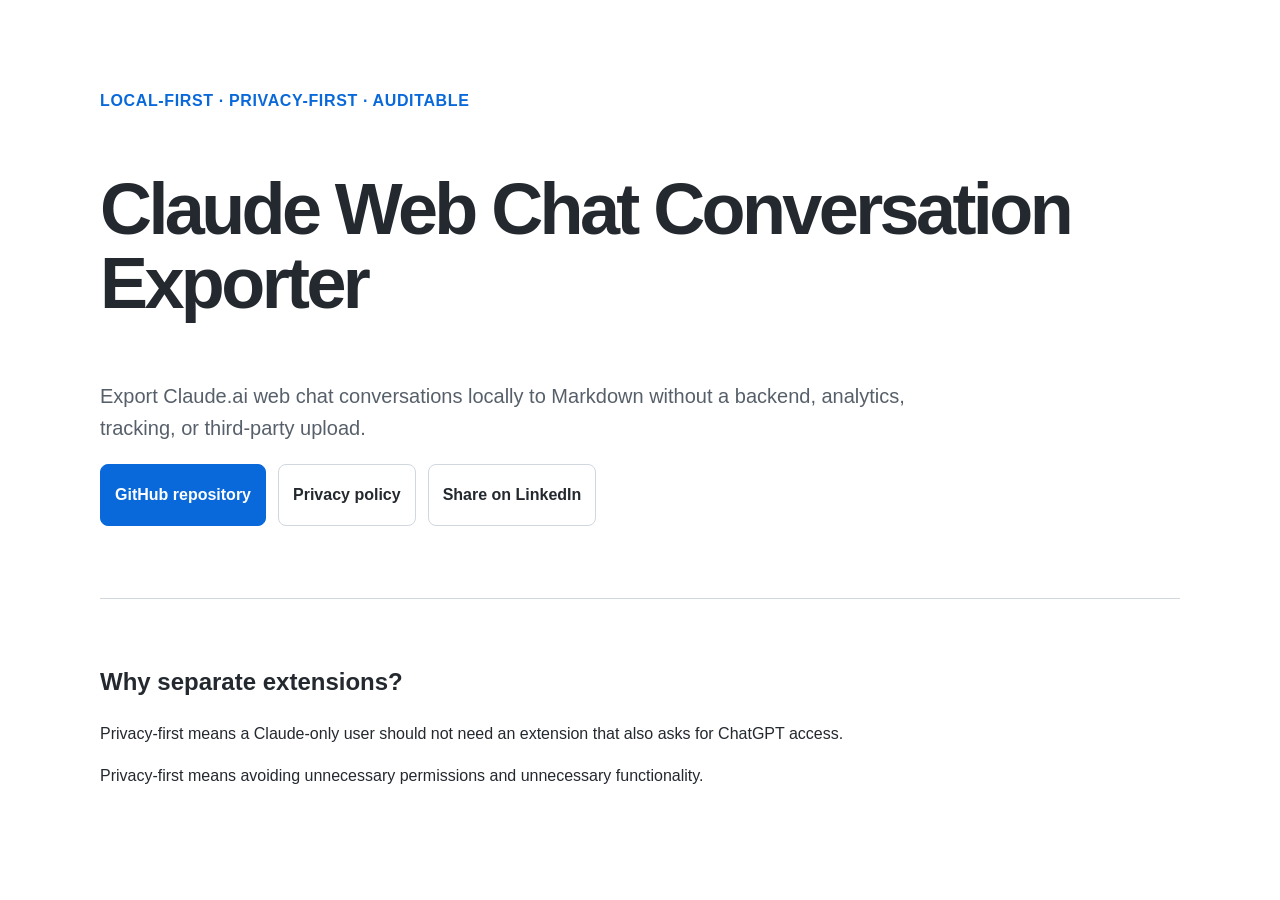
==== docs/index.html @ 9c8d31fa "feat: initial Chrome extension release" ====
<!doctype html><html lang="en"><head><meta charset="utf-8"><meta name="viewport" content="width=device-width, initial-scale=1"><title>Claude Web Chat Conversation Exporter</title><meta name="description" content="Export Claude.ai web chat conversations locally to Markdown without a backend, analytics, tracking, or third-party upload."><link rel="stylesheet" href="assets/css/site.css"></head><body><main class="container"><section class="hero"><p class="eyebrow">Local-first &middot; Privacy-first &middot; Auditable</p><h1>Claude Web Chat Conversation Exporter</h1><p class="lead">Export Claude.ai web chat conversations locally to Markdown without a backend, analytics, tracking, or third-party upload.</p><div class="cta-row"><a class="button primary" href="https://github.com/stack2030/claude-web-chat-conversation-exporter-chrome-extension">GitHub repository</a><a class="button" href="https://stack2030.github.io/claude-web-chat-conversation-exporter-chrome-extension/privacy.html">Privacy policy</a><a class="button" href="https://www.linkedin.com/sharing/share-offsite/?url=https://stack2030.github.io/claude-web-chat-conversation-exporter-chrome-extension/">Share on LinkedIn</a></div></section><section class="section"><h2>Why separate extensions?</h2><p>Privacy-first means a Claude-only user should not need an extension that also asks for ChatGPT access.</p><p>Privacy-first means avoiding unnecessary permissions and unnecessary functionality.</p></section></main></body></html>
---- docs/assets/css/site.css ----
body{margin:0;background:#fff;color:#24292f;font-family:-apple-system,BlinkMacSystemFont,"Segoe UI",Helvetica,Arial,sans-serif;line-height:1.6}.container{width:min(1080px,calc(100% - 32px));margin:0 auto}.hero{padding:72px 0}.eyebrow{color:#0969da;font-weight:700;text-transform:uppercase;letter-spacing:.04em}h1{font-size:clamp(38px,7vw,72px);line-height:1.02;letter-spacing:-.05em}.lead{max-width:820px;color:#57606a;font-size:20px}.section{padding:44px 0;border-top:1px solid #d0d7de}.cta-row{display:flex;gap:12px;flex-wrap:wrap}.button{display:inline-flex;min-height:42px;align-items:center;padding:9px 14px;border:1px solid #d0d7de;border-radius:8px;color:#24292f;text-decoration:none;font-weight:700}.button.primary{background:#0969da;border-color:#0969da;color:#fff}@media(prefers-color-scheme:dark){body{background:#0d1117;color:#e6edf3}.lead{color:#8b949e}.section{border-color:#30363d}.button{color:#e6edf3;border-color:#30363d}.eyebrow{color:#58a6ff}}
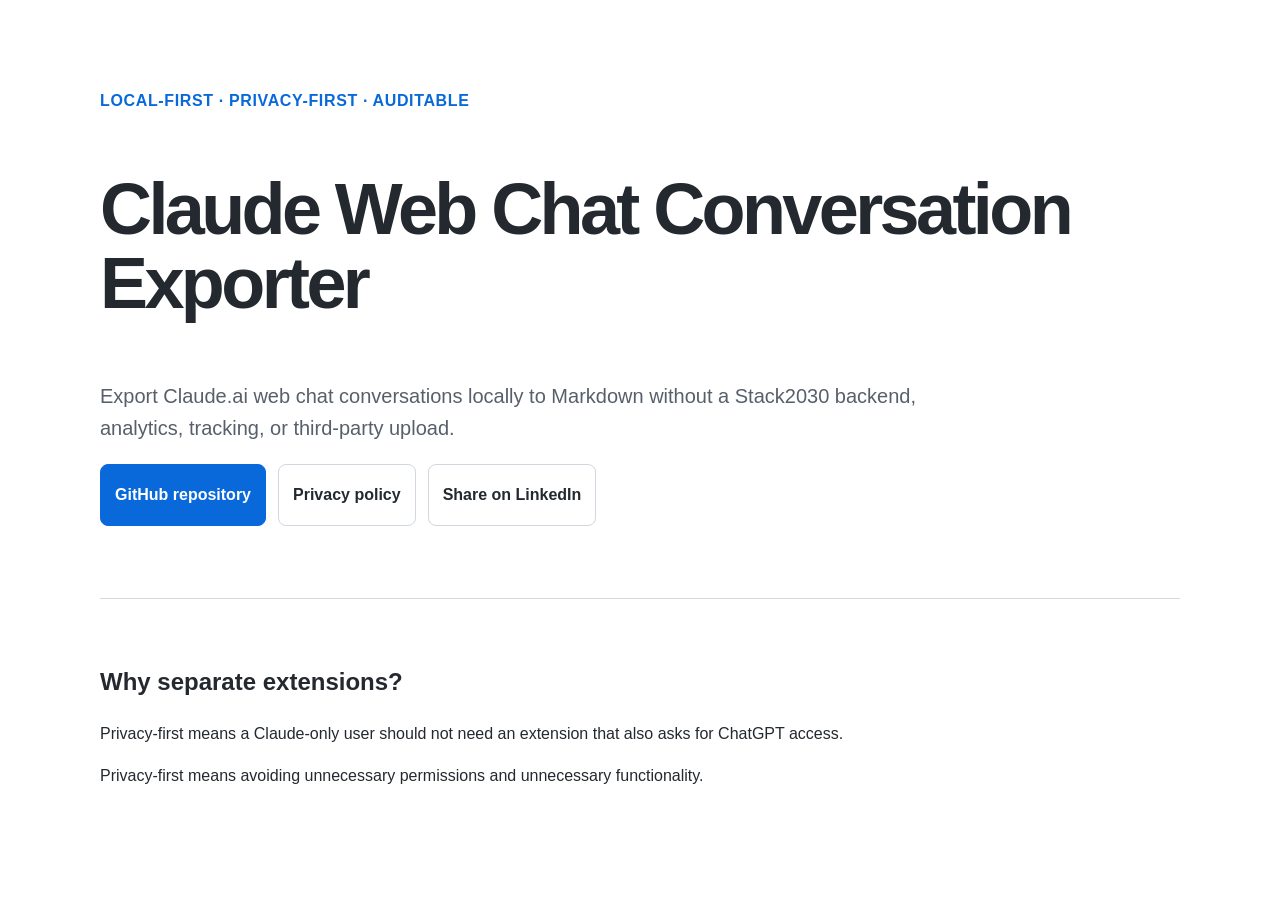
==== commit 030320e9: "docs: clarify no Stack2030 backend wording" ====
--- a/docs/index.html
+++ b/docs/index.html
@@ -1 +1,2 @@
-<!doctype html><html lang="en"><head><meta charset="utf-8"><meta name="viewport" content="width=device-width, initial-scale=1"><title>Claude Web Chat Conversation Exporter</title><meta name="description" content="Export Claude.ai web chat conversations locally to Markdown without a backend, analytics, tracking, or third-party upload."><link rel="stylesheet" href="assets/css/site.css"></head><body><main class="container"><section class="hero"><p class="eyebrow">Local-first &middot; Privacy-first &middot; Auditable</p><h1>Claude Web Chat Conversation Exporter</h1><p class="lead">Export Claude.ai web chat conversations locally to Markdown without a backend, analytics, tracking, or third-party upload.</p><div class="cta-row"><a class="button primary" href="https://github.com/stack2030/claude-web-chat-conversation-exporter-chrome-extension">GitHub repository</a><a class="button" href="https://stack2030.github.io/claude-web-chat-conversation-exporter-chrome-extension/privacy.html">Privacy policy</a><a class="button" href="https://www.linkedin.com/sharing/share-offsite/?url=https://stack2030.github.io/claude-web-chat-conversation-exporter-chrome-extension/">Share on LinkedIn</a></div></section><section class="section"><h2>Why separate extensions?</h2><p>Privacy-first means a Claude-only user should not need an extension that also asks for ChatGPT access.</p><p>Privacy-first means avoiding unnecessary permissions and unnecessary functionality.</p></section></main></body></html>
+<!doctype html><html lang="en"><head><meta charset="utf-8"><meta name="viewport" content="width=device-width, initial-scale=1"><title>Claude Web Chat Conversation Exporter</title><meta name="description" content="Export Claude.ai web chat conversations locally to Markdown without a Stack2030 backend, analytics, tracking, or third-party upload."><link rel="stylesheet" href="assets/css/site.css"></head><body><main class="container"><section class="hero"><p class="eyebrow">Local-first &middot; Privacy-first &middot; Auditable</p><h1>Claude Web Chat Conversation Exporter</h1><p class="lead">Export Claude.ai web chat conversations locally to Markdown without a Stack2030 backend, analytics, tracking, or third-party upload.</p><div class="cta-row"><a class="button primary" href="https://github.com/stack2030/claude-web-chat-conversation-exporter-chrome-extension">GitHub repository</a><a class="button" href="https://stack2030.github.io/claude-web-chat-conversation-exporter-chrome-extension/privacy.html">Privacy policy</a><a class="button" href="https://www.linkedin.com/sharing/share-offsite/?url=https://stack2030.github.io/claude-web-chat-conversation-exporter-chrome-extension/">Share on LinkedIn</a></div></section><section class="section"><h2>Why separate extensions?</h2><p>Privacy-first means a Claude-only user should not need an extension that also asks for ChatGPT access.</p><p>Privacy-first means avoiding unnecessary permissions and unnecessary functionality.</p></section></main></body></html>
+
--- a/docs/assets/css/site.css
+++ b/docs/assets/css/site.css
@@ -1 +1,2 @@
 body{margin:0;background:#fff;color:#24292f;font-family:-apple-system,BlinkMacSystemFont,"Segoe UI",Helvetica,Arial,sans-serif;line-height:1.6}.container{width:min(1080px,calc(100% - 32px));margin:0 auto}.hero{padding:72px 0}.eyebrow{color:#0969da;font-weight:700;text-transform:uppercase;letter-spacing:.04em}h1{font-size:clamp(38px,7vw,72px);line-height:1.02;letter-spacing:-.05em}.lead{max-width:820px;color:#57606a;font-size:20px}.section{padding:44px 0;border-top:1px solid #d0d7de}.cta-row{display:flex;gap:12px;flex-wrap:wrap}.button{display:inline-flex;min-height:42px;align-items:center;padding:9px 14px;border:1px solid #d0d7de;border-radius:8px;color:#24292f;text-decoration:none;font-weight:700}.button.primary{background:#0969da;border-color:#0969da;color:#fff}@media(prefers-color-scheme:dark){body{background:#0d1117;color:#e6edf3}.lead{color:#8b949e}.section{border-color:#30363d}.button{color:#e6edf3;border-color:#30363d}.eyebrow{color:#58a6ff}}
+
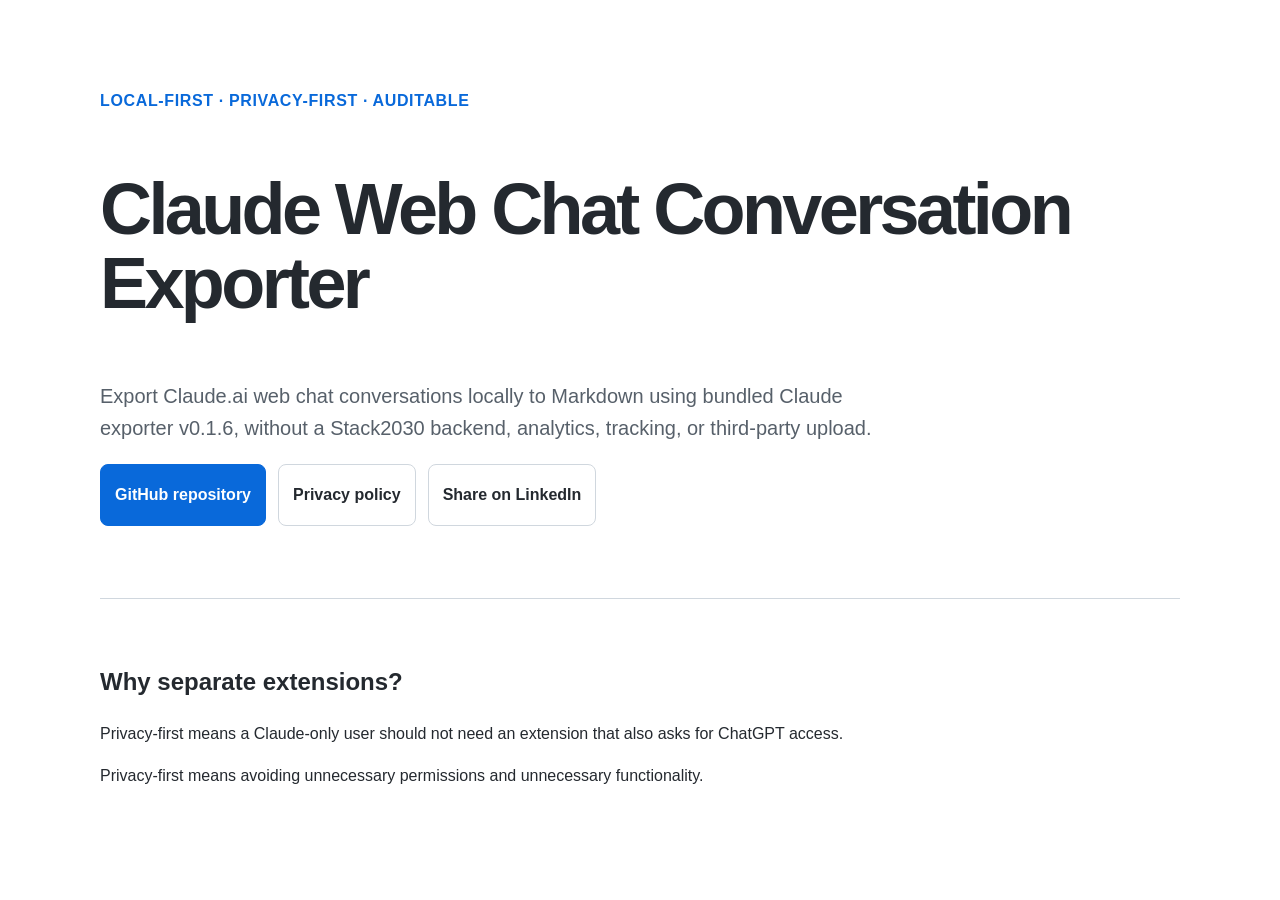
==== commit 9a10f734: "fix: update bundled Claude exporter to v0.1.6" ====
--- a/docs/index.html
+++ b/docs/index.html
@@ -1,2 +1,3 @@
-<!doctype html><html lang="en"><head><meta charset="utf-8"><meta name="viewport" content="width=device-width, initial-scale=1"><title>Claude Web Chat Conversation Exporter</title><meta name="description" content="Export Claude.ai web chat conversations locally to Markdown without a Stack2030 backend, analytics, tracking, or third-party upload."><link rel="stylesheet" href="assets/css/site.css"></head><body><main class="container"><section class="hero"><p class="eyebrow">Local-first &middot; Privacy-first &middot; Auditable</p><h1>Claude Web Chat Conversation Exporter</h1><p class="lead">Export Claude.ai web chat conversations locally to Markdown without a Stack2030 backend, analytics, tracking, or third-party upload.</p><div class="cta-row"><a class="button primary" href="https://github.com/stack2030/claude-web-chat-conversation-exporter-chrome-extension">GitHub repository</a><a class="button" href="https://stack2030.github.io/claude-web-chat-conversation-exporter-chrome-extension/privacy.html">Privacy policy</a><a class="button" href="https://www.linkedin.com/sharing/share-offsite/?url=https://stack2030.github.io/claude-web-chat-conversation-exporter-chrome-extension/">Share on LinkedIn</a></div></section><section class="section"><h2>Why separate extensions?</h2><p>Privacy-first means a Claude-only user should not need an extension that also asks for ChatGPT access.</p><p>Privacy-first means avoiding unnecessary permissions and unnecessary functionality.</p></section></main></body></html>
+<!doctype html><html lang="en"><head><meta charset="utf-8"><meta name="viewport" content="width=device-width, initial-scale=1"><title>Claude Web Chat Conversation Exporter</title><meta name="description" content="Export Claude.ai web chat conversations locally to Markdown using bundled Claude exporter v0.1.6, without a Stack2030 backend, analytics, tracking, or third-party upload."><link rel="stylesheet" href="assets/css/site.css"></head><body><main class="container"><section class="hero"><p class="eyebrow">Local-first &middot; Privacy-first &middot; Auditable</p><h1>Claude Web Chat Conversation Exporter</h1><p class="lead">Export Claude.ai web chat conversations locally to Markdown using bundled Claude exporter v0.1.6, without a Stack2030 backend, analytics, tracking, or third-party upload.</p><div class="cta-row"><a class="button primary" href="https://github.com/stack2030/claude-web-chat-conversation-exporter-chrome-extension">GitHub repository</a><a class="button" href="https://stack2030.github.io/claude-web-chat-conversation-exporter-chrome-extension/privacy.html">Privacy policy</a><a class="button" href="https://www.linkedin.com/sharing/share-offsite/?url=https://stack2030.github.io/claude-web-chat-conversation-exporter-chrome-extension/">Share on LinkedIn</a></div></section><section class="section"><h2>Why separate extensions?</h2><p>Privacy-first means a Claude-only user should not need an extension that also asks for ChatGPT access.</p><p>Privacy-first means avoiding unnecessary permissions and unnecessary functionality.</p></section></main></body></html>
 
+
--- a/docs/assets/css/site.css
+++ b/docs/assets/css/site.css
@@ -1,2 +1,3 @@
 body{margin:0;background:#fff;color:#24292f;font-family:-apple-system,BlinkMacSystemFont,"Segoe UI",Helvetica,Arial,sans-serif;line-height:1.6}.container{width:min(1080px,calc(100% - 32px));margin:0 auto}.hero{padding:72px 0}.eyebrow{color:#0969da;font-weight:700;text-transform:uppercase;letter-spacing:.04em}h1{font-size:clamp(38px,7vw,72px);line-height:1.02;letter-spacing:-.05em}.lead{max-width:820px;color:#57606a;font-size:20px}.section{padding:44px 0;border-top:1px solid #d0d7de}.cta-row{display:flex;gap:12px;flex-wrap:wrap}.button{display:inline-flex;min-height:42px;align-items:center;padding:9px 14px;border:1px solid #d0d7de;border-radius:8px;color:#24292f;text-decoration:none;font-weight:700}.button.primary{background:#0969da;border-color:#0969da;color:#fff}@media(prefers-color-scheme:dark){body{background:#0d1117;color:#e6edf3}.lead{color:#8b949e}.section{border-color:#30363d}.button{color:#e6edf3;border-color:#30363d}.eyebrow{color:#58a6ff}}
 
+
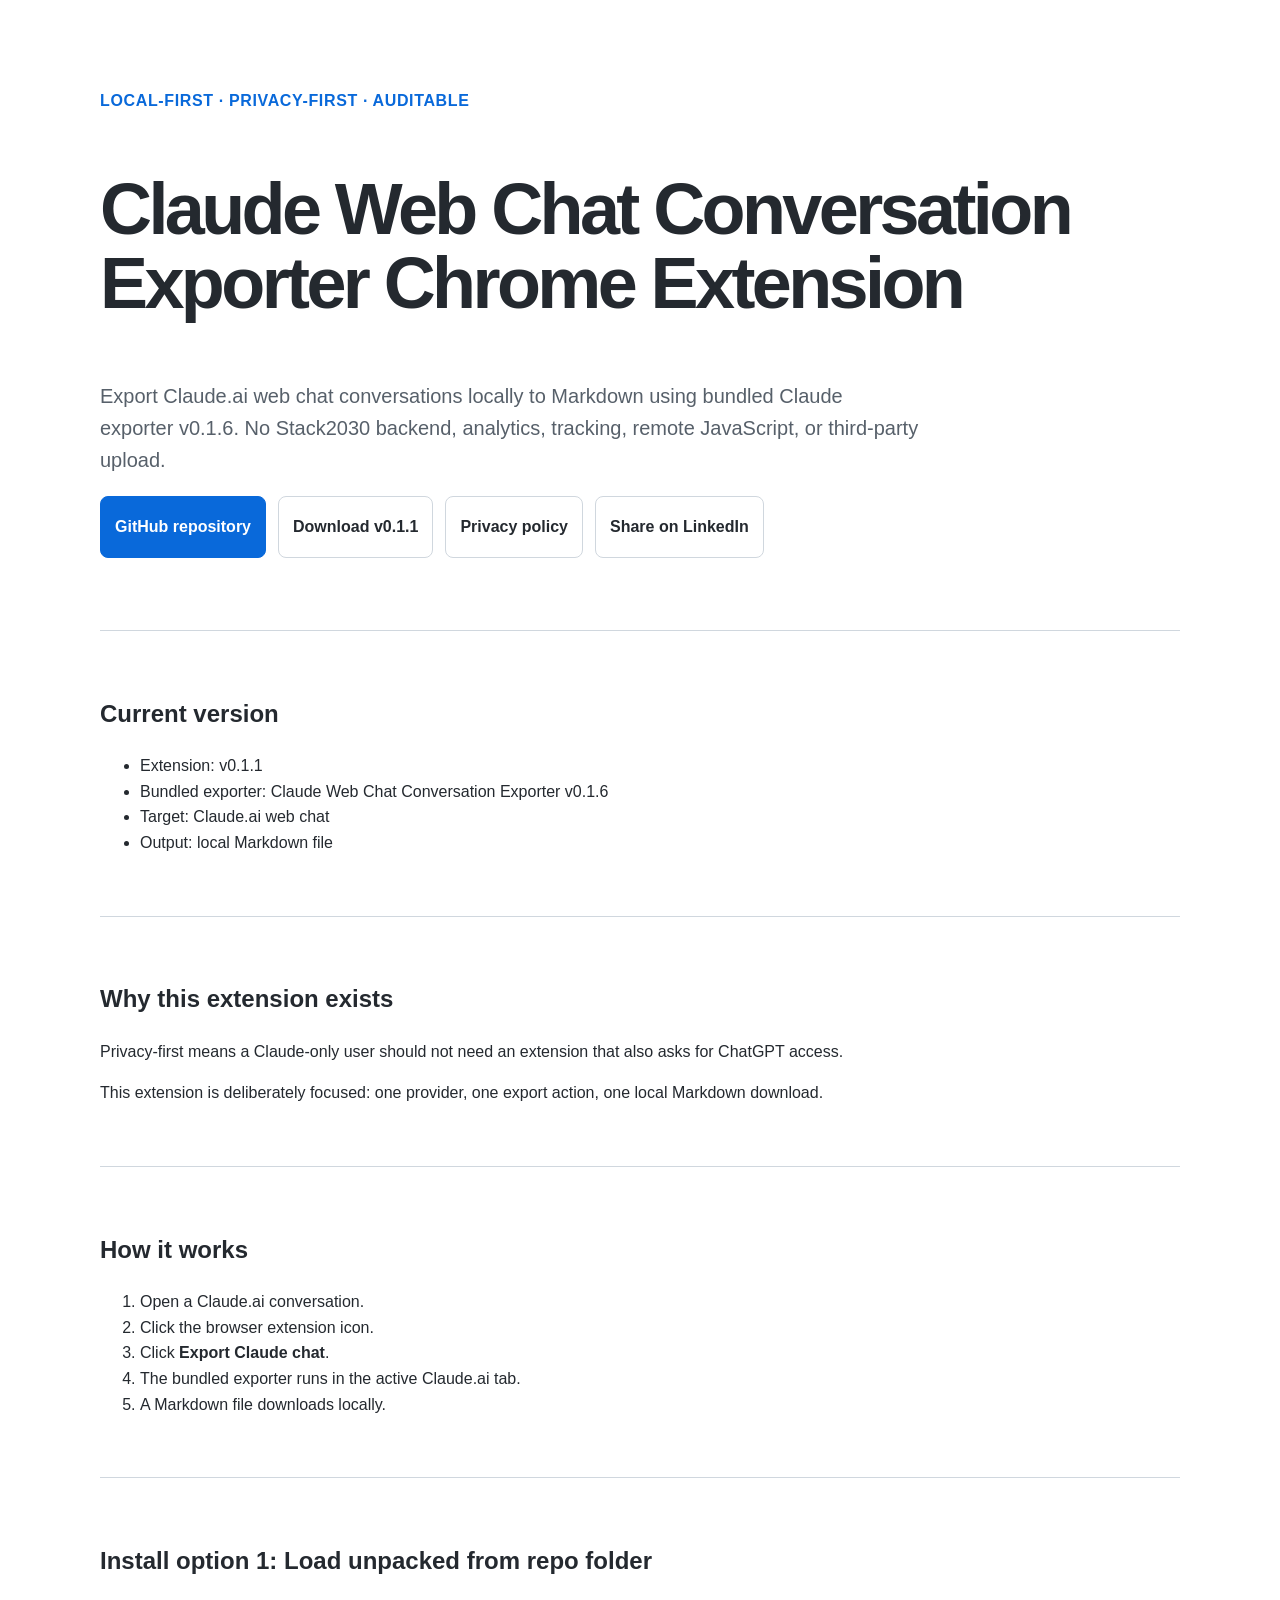
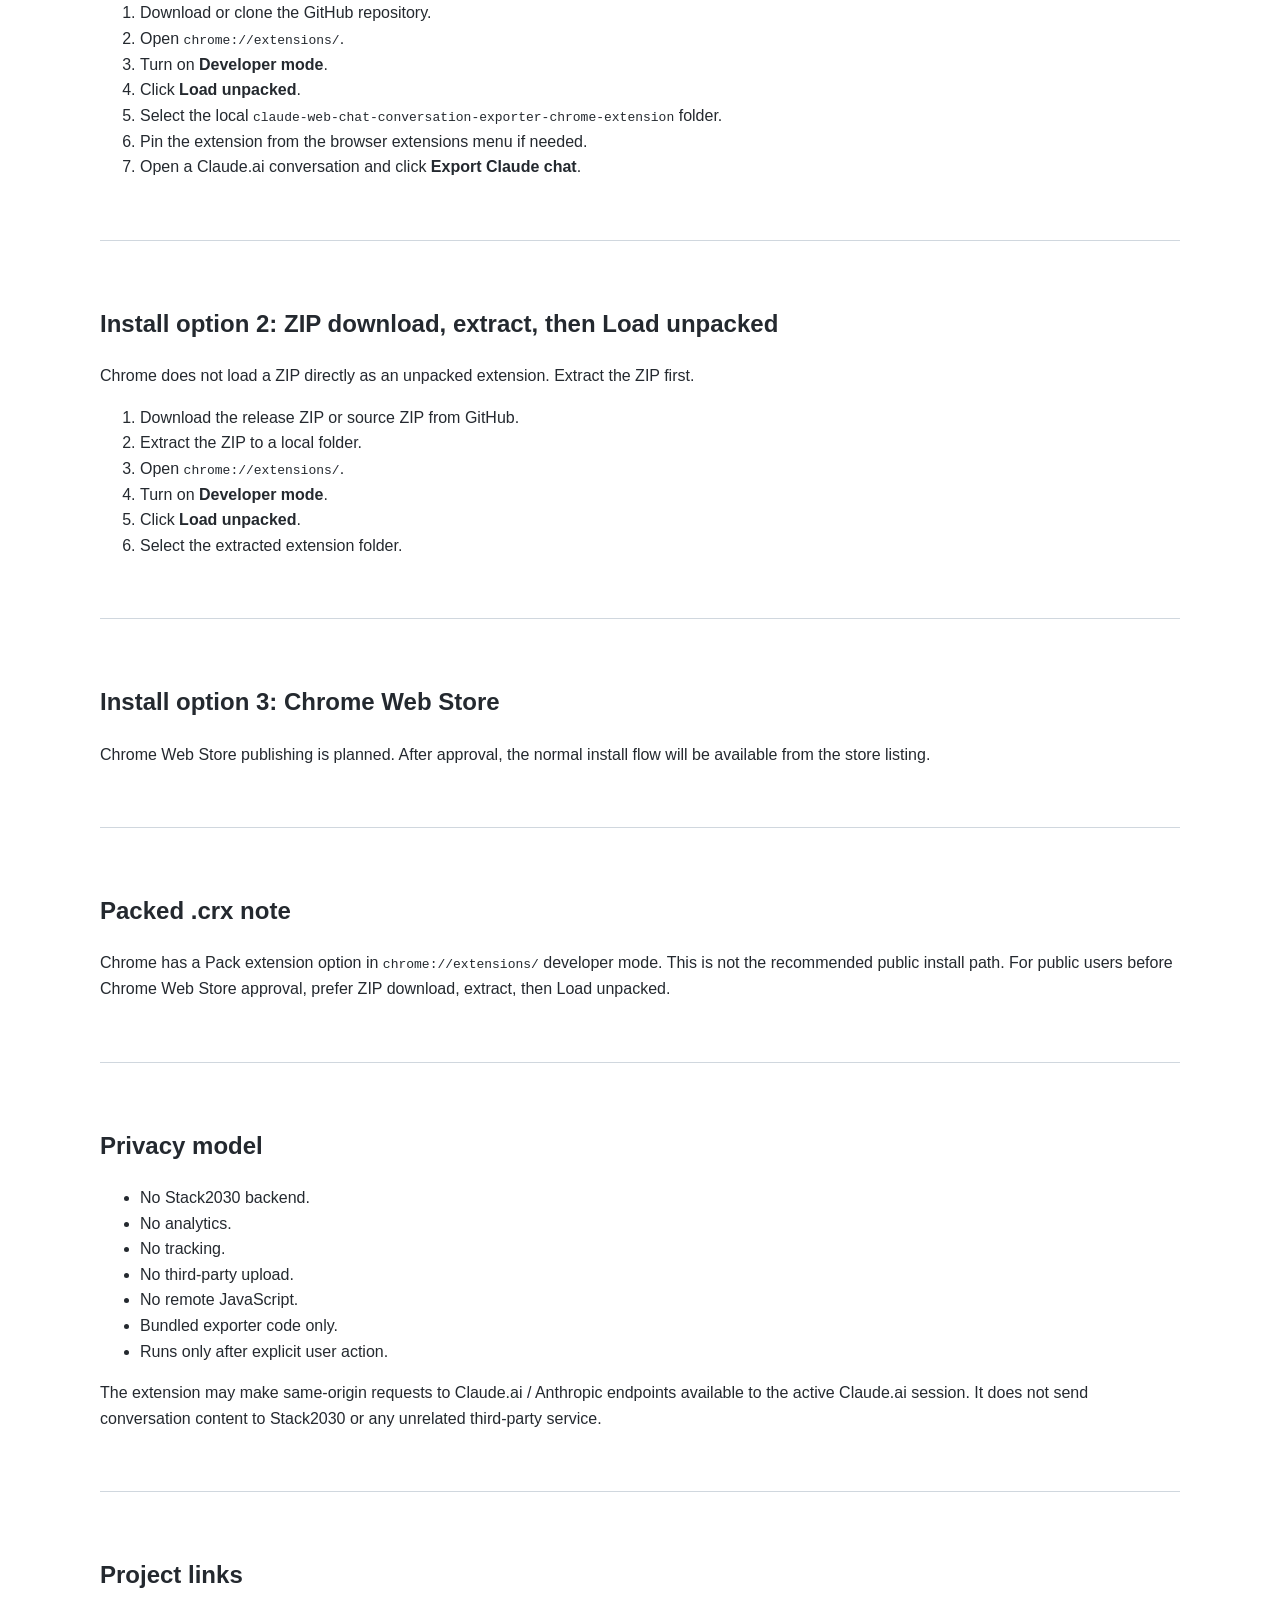
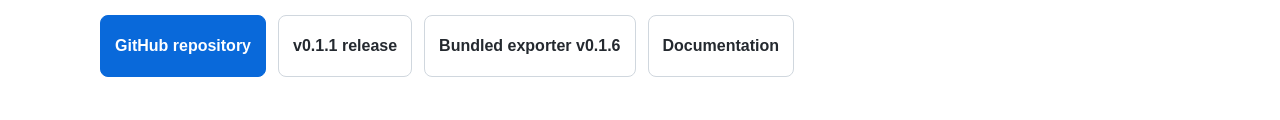
==== commit 6731ad91: "docs: add Claude extension install instructions" ====
--- a/docs/index.html
+++ b/docs/index.html
@@ -1,3 +1,152 @@
-<!doctype html><html lang="en"><head><meta charset="utf-8"><meta name="viewport" content="width=device-width, initial-scale=1"><title>Claude Web Chat Conversation Exporter</title><meta name="description" content="Export Claude.ai web chat conversations locally to Markdown using bundled Claude exporter v0.1.6, without a Stack2030 backend, analytics, tracking, or third-party upload."><link rel="stylesheet" href="assets/css/site.css"></head><body><main class="container"><section class="hero"><p class="eyebrow">Local-first &middot; Privacy-first &middot; Auditable</p><h1>Claude Web Chat Conversation Exporter</h1><p class="lead">Export Claude.ai web chat conversations locally to Markdown using bundled Claude exporter v0.1.6, without a Stack2030 backend, analytics, tracking, or third-party upload.</p><div class="cta-row"><a class="button primary" href="https://github.com/stack2030/claude-web-chat-conversation-exporter-chrome-extension">GitHub repository</a><a class="button" href="https://stack2030.github.io/claude-web-chat-conversation-exporter-chrome-extension/privacy.html">Privacy policy</a><a class="button" href="https://www.linkedin.com/sharing/share-offsite/?url=https://stack2030.github.io/claude-web-chat-conversation-exporter-chrome-extension/">Share on LinkedIn</a></div></section><section class="section"><h2>Why separate extensions?</h2><p>Privacy-first means a Claude-only user should not need an extension that also asks for ChatGPT access.</p><p>Privacy-first means avoiding unnecessary permissions and unnecessary functionality.</p></section></main></body></html>
+<!doctype html>
+<html lang="en">
+<head>
+  <meta charset="utf-8">
+  <meta name="viewport" content="width=device-width, initial-scale=1">
+  <title>Claude Web Chat Conversation Exporter Chrome Extension</title>
+  <meta name="description" content="Export Claude.ai web chat conversations locally to Markdown using bundled Claude exporter v0.1.6. No Stack2030 backend, analytics, tracking, or third-party upload.">
 
+  <meta property="og:site_name" content="Stack2030">
+  <meta property="og:title" content="Claude Web Chat Conversation Exporter Chrome Extension">
+  <meta property="og:description" content="Export Claude.ai web chat conversations locally to Markdown using bundled Claude exporter v0.1.6.">
+  <meta property="og:type" content="website">
+  <meta property="og:url" content="https://stack2030.github.io/claude-web-chat-conversation-exporter-chrome-extension/">
 
+  <link rel="stylesheet" href="assets/css/site.css">
+</head>
+
+<body>
+  <main class="container">
+    <section class="hero">
+      <p class="eyebrow">Local-first &middot; Privacy-first &middot; Auditable</p>
+
+      <h1>Claude Web Chat Conversation Exporter Chrome Extension</h1>
+
+      <p class="lead">
+        Export Claude.ai web chat conversations locally to Markdown using bundled Claude exporter v0.1.6.
+        No Stack2030 backend, analytics, tracking, remote JavaScript, or third-party upload.
+      </p>
+
+      <div class="cta-row">
+        <a class="button primary" href="https://github.com/stack2030/claude-web-chat-conversation-exporter-chrome-extension">GitHub repository</a>
+        <a class="button" href="https://github.com/stack2030/claude-web-chat-conversation-exporter-chrome-extension/releases/tag/v0.1.1">Download v0.1.1</a>
+        <a class="button" href="https://stack2030.github.io/claude-web-chat-conversation-exporter-chrome-extension/privacy.html">Privacy policy</a>
+        <a class="button" href="https://www.linkedin.com/sharing/share-offsite/?url=https%3A%2F%2Fstack2030.github.io%2Fclaude-web-chat-conversation-exporter-chrome-extension%2F" target="_blank" rel="noopener noreferrer">Share on LinkedIn</a>
+      </div>
+    </section>
+
+    <section class="section">
+      <h2>Current version</h2>
+
+      <ul>
+        <li>Extension: v0.1.1</li>
+        <li>Bundled exporter: Claude Web Chat Conversation Exporter v0.1.6</li>
+        <li>Target: Claude.ai web chat</li>
+        <li>Output: local Markdown file</li>
+      </ul>
+    </section>
+
+    <section class="section">
+      <h2>Why this extension exists</h2>
+
+      <p>
+        Privacy-first means a Claude-only user should not need an extension that also asks for ChatGPT access.
+      </p>
+
+      <p>
+        This extension is deliberately focused: one provider, one export action, one local Markdown download.
+      </p>
+    </section>
+
+    <section class="section">
+      <h2>How it works</h2>
+
+      <ol>
+        <li>Open a Claude.ai conversation.</li>
+        <li>Click the browser extension icon.</li>
+        <li>Click <strong>Export Claude chat</strong>.</li>
+        <li>The bundled exporter runs in the active Claude.ai tab.</li>
+        <li>A Markdown file downloads locally.</li>
+      </ol>
+    </section>
+
+    <section class="section">
+      <h2>Install option 1: Load unpacked from repo folder</h2>
+
+      <ol>
+        <li>Download or clone the GitHub repository.</li>
+        <li>Open <code>chrome://extensions/</code>.</li>
+        <li>Turn on <strong>Developer mode</strong>.</li>
+        <li>Click <strong>Load unpacked</strong>.</li>
+        <li>Select the local <code>claude-web-chat-conversation-exporter-chrome-extension</code> folder.</li>
+        <li>Pin the extension from the browser extensions menu if needed.</li>
+        <li>Open a Claude.ai conversation and click <strong>Export Claude chat</strong>.</li>
+      </ol>
+    </section>
+
+    <section class="section">
+      <h2>Install option 2: ZIP download, extract, then Load unpacked</h2>
+
+      <p>
+        Chrome does not load a ZIP directly as an unpacked extension. Extract the ZIP first.
+      </p>
+
+      <ol>
+        <li>Download the release ZIP or source ZIP from GitHub.</li>
+        <li>Extract the ZIP to a local folder.</li>
+        <li>Open <code>chrome://extensions/</code>.</li>
+        <li>Turn on <strong>Developer mode</strong>.</li>
+        <li>Click <strong>Load unpacked</strong>.</li>
+        <li>Select the extracted extension folder.</li>
+      </ol>
+    </section>
+
+    <section class="section">
+      <h2>Install option 3: Chrome Web Store</h2>
+
+      <p>
+        Chrome Web Store publishing is planned. After approval, the normal install flow will be available from the store listing.
+      </p>
+    </section>
+
+    <section class="section">
+      <h2>Packed .crx note</h2>
+
+      <p>
+        Chrome has a Pack extension option in <code>chrome://extensions/</code> developer mode. This is not the recommended public install path.
+        For public users before Chrome Web Store approval, prefer ZIP download, extract, then Load unpacked.
+      </p>
+    </section>
+
+    <section class="section">
+      <h2>Privacy model</h2>
+
+      <ul>
+        <li>No Stack2030 backend.</li>
+        <li>No analytics.</li>
+        <li>No tracking.</li>
+        <li>No third-party upload.</li>
+        <li>No remote JavaScript.</li>
+        <li>Bundled exporter code only.</li>
+        <li>Runs only after explicit user action.</li>
+      </ul>
+
+      <p>
+        The extension may make same-origin requests to Claude.ai / Anthropic endpoints available to the active Claude.ai session.
+        It does not send conversation content to Stack2030 or any unrelated third-party service.
+      </p>
+    </section>
+
+    <section class="section">
+      <h2>Project links</h2>
+
+      <div class="cta-row">
+        <a class="button primary" href="https://github.com/stack2030/claude-web-chat-conversation-exporter-chrome-extension">GitHub repository</a>
+        <a class="button" href="https://github.com/stack2030/claude-web-chat-conversation-exporter-chrome-extension/releases/tag/v0.1.1">v0.1.1 release</a>
+        <a class="button" href="https://github.com/stack2030/claude-web-chat-conversation-exporter/releases/tag/v0.1.6">Bundled exporter v0.1.6</a>
+        <a class="button" href="README.md">Documentation</a>
+      </div>
+    </section>
+  </main>
+</body>
+</html>
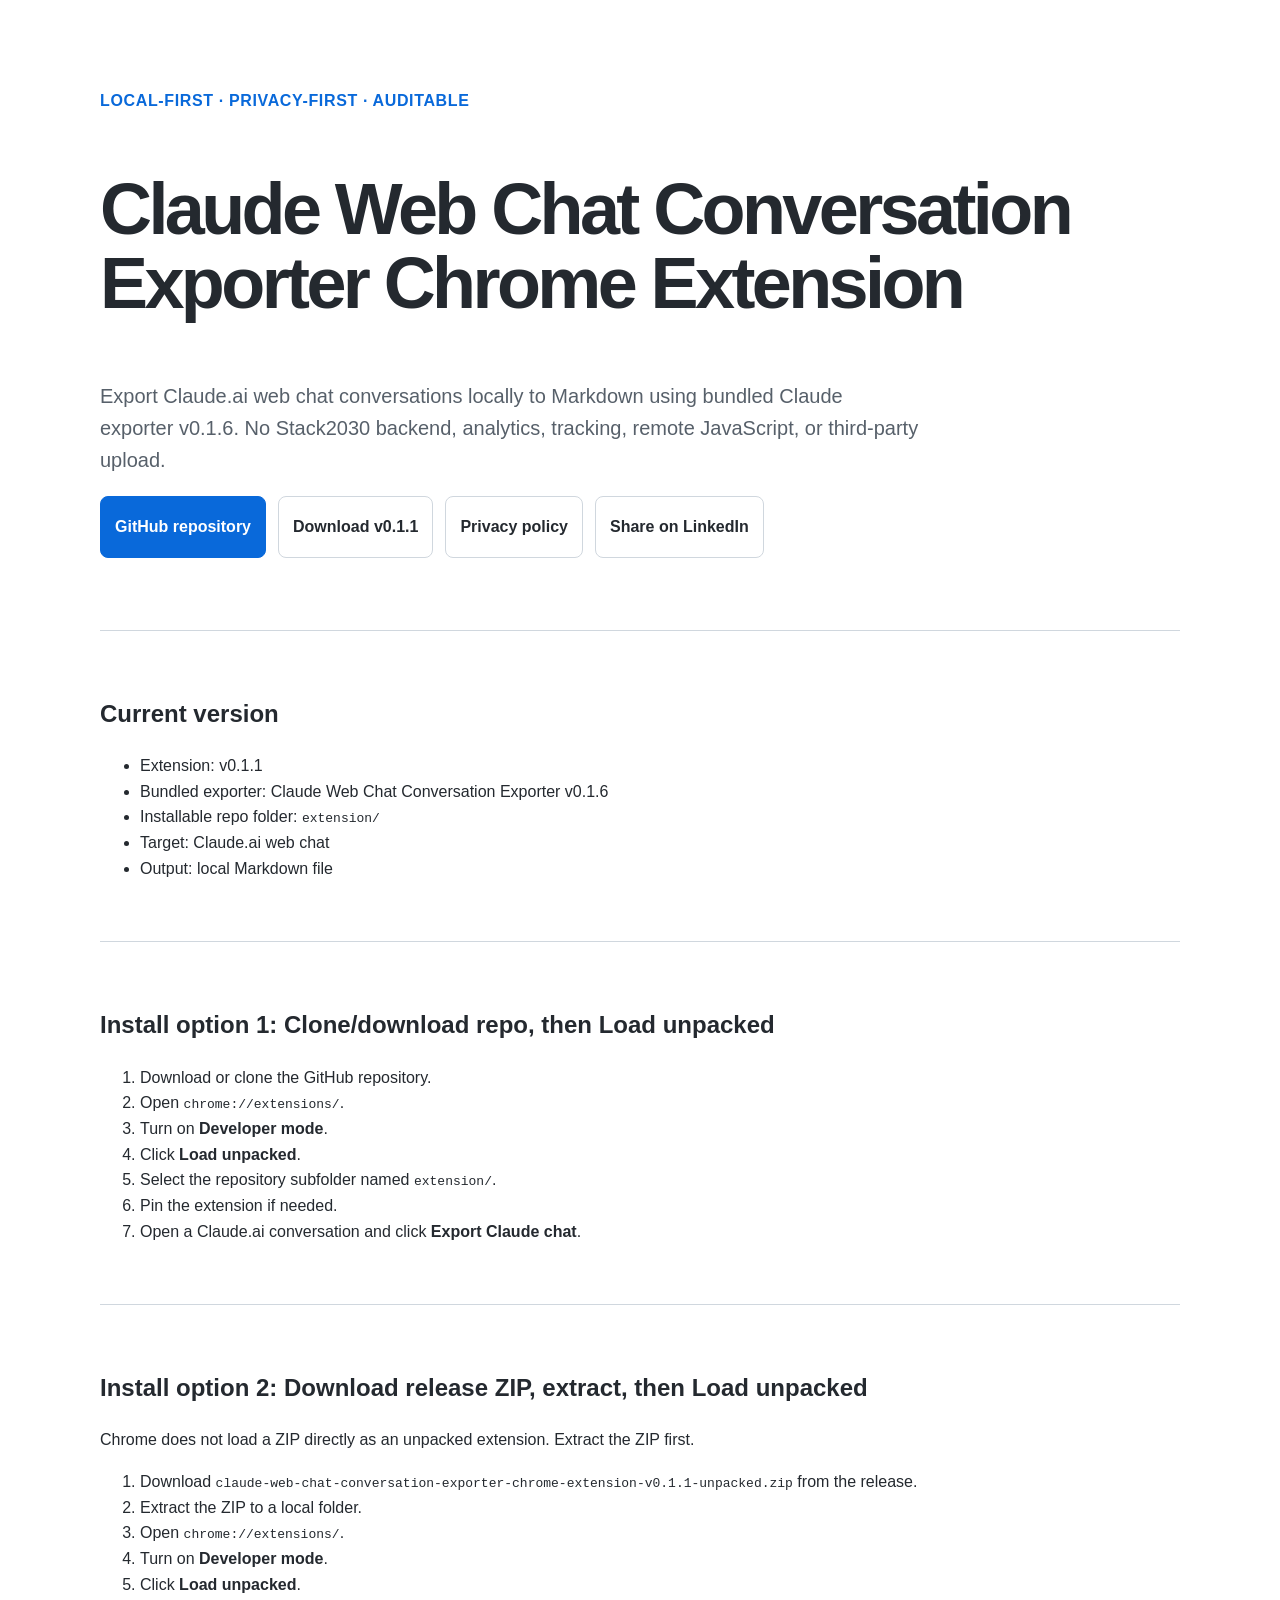
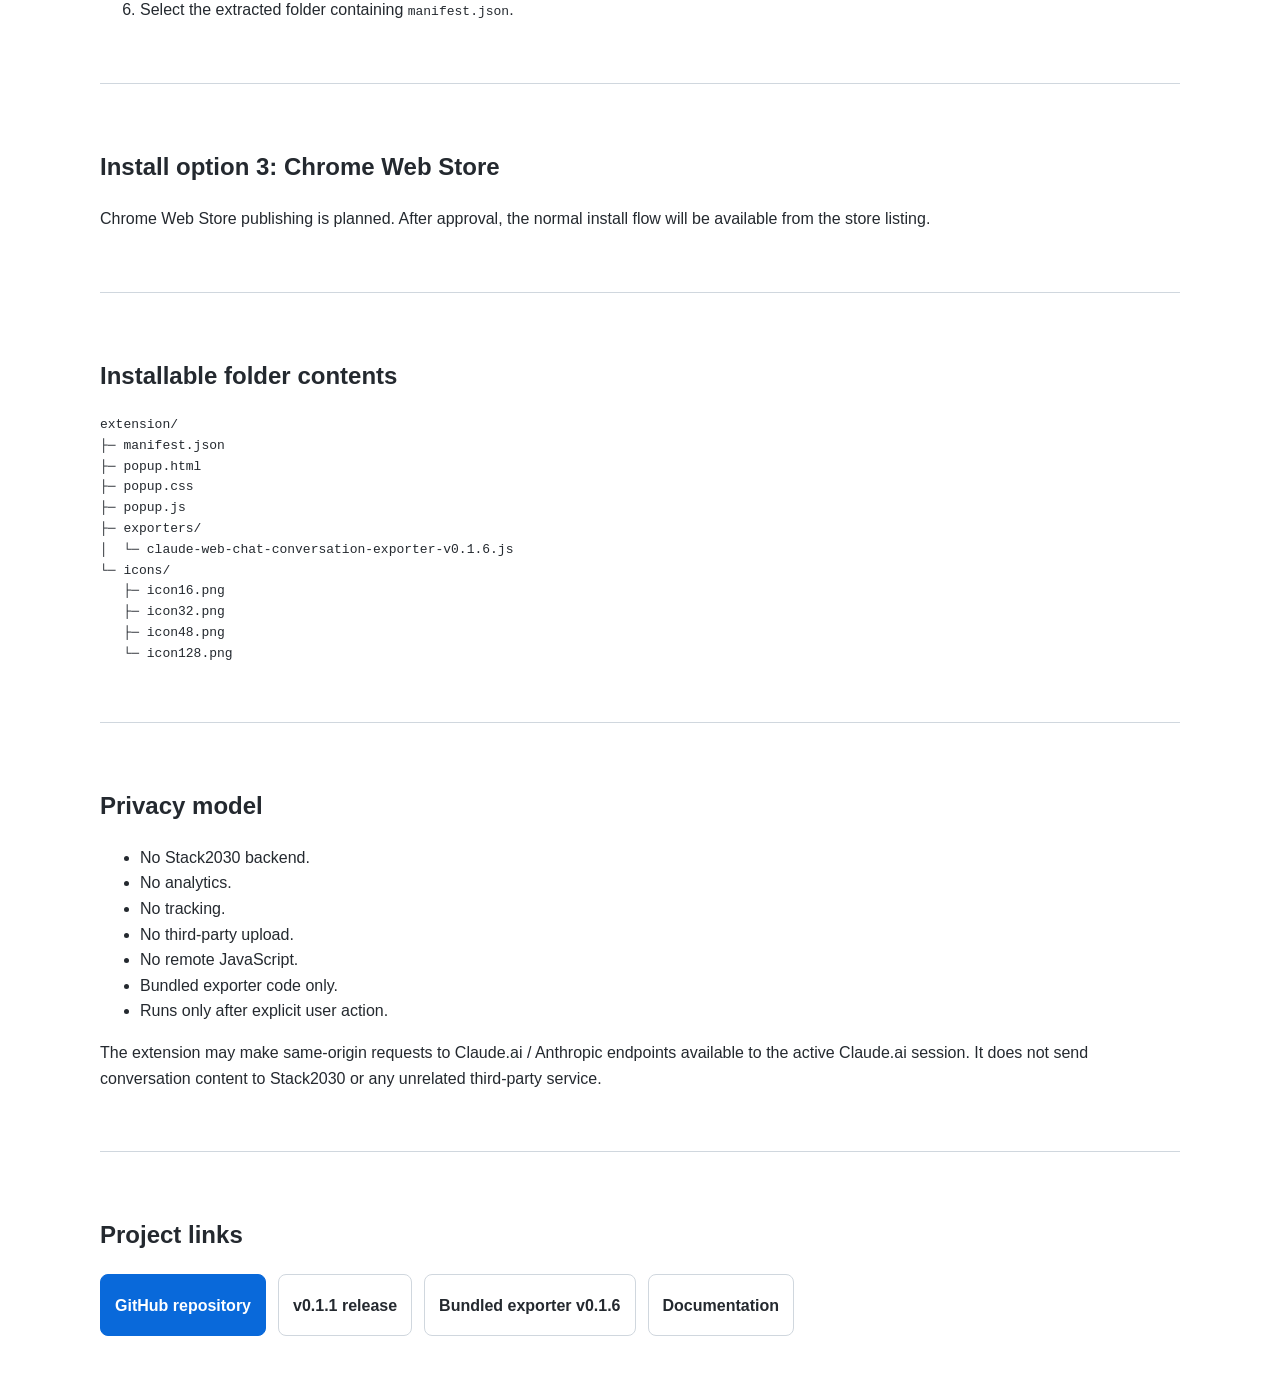
==== commit 5a004616: "docs: add installable Claude extension folder" ====
--- a/docs/index.html
+++ b/docs/index.html
@@ -41,63 +41,40 @@
       <ul>
         <li>Extension: v0.1.1</li>
         <li>Bundled exporter: Claude Web Chat Conversation Exporter v0.1.6</li>
+        <li>Installable repo folder: <code>extension/</code></li>
         <li>Target: Claude.ai web chat</li>
         <li>Output: local Markdown file</li>
       </ul>
     </section>
 
     <section class="section">
-      <h2>Why this extension exists</h2>
-
-      <p>
-        Privacy-first means a Claude-only user should not need an extension that also asks for ChatGPT access.
-      </p>
-
-      <p>
-        This extension is deliberately focused: one provider, one export action, one local Markdown download.
-      </p>
-    </section>
-
-    <section class="section">
-      <h2>How it works</h2>
-
-      <ol>
-        <li>Open a Claude.ai conversation.</li>
-        <li>Click the browser extension icon.</li>
-        <li>Click <strong>Export Claude chat</strong>.</li>
-        <li>The bundled exporter runs in the active Claude.ai tab.</li>
-        <li>A Markdown file downloads locally.</li>
-      </ol>
-    </section>
-
-    <section class="section">
-      <h2>Install option 1: Load unpacked from repo folder</h2>
+      <h2>Install option 1: Clone/download repo, then Load unpacked</h2>
 
       <ol>
         <li>Download or clone the GitHub repository.</li>
         <li>Open <code>chrome://extensions/</code>.</li>
         <li>Turn on <strong>Developer mode</strong>.</li>
         <li>Click <strong>Load unpacked</strong>.</li>
-        <li>Select the local <code>claude-web-chat-conversation-exporter-chrome-extension</code> folder.</li>
-        <li>Pin the extension from the browser extensions menu if needed.</li>
+        <li>Select the repository subfolder named <code>extension/</code>.</li>
+        <li>Pin the extension if needed.</li>
         <li>Open a Claude.ai conversation and click <strong>Export Claude chat</strong>.</li>
       </ol>
     </section>
 
     <section class="section">
-      <h2>Install option 2: ZIP download, extract, then Load unpacked</h2>
+      <h2>Install option 2: Download release ZIP, extract, then Load unpacked</h2>
 
       <p>
         Chrome does not load a ZIP directly as an unpacked extension. Extract the ZIP first.
       </p>
 
       <ol>
-        <li>Download the release ZIP or source ZIP from GitHub.</li>
+        <li>Download <code>claude-web-chat-conversation-exporter-chrome-extension-v0.1.1-unpacked.zip</code> from the release.</li>
         <li>Extract the ZIP to a local folder.</li>
         <li>Open <code>chrome://extensions/</code>.</li>
         <li>Turn on <strong>Developer mode</strong>.</li>
         <li>Click <strong>Load unpacked</strong>.</li>
-        <li>Select the extracted extension folder.</li>
+        <li>Select the extracted folder containing <code>manifest.json</code>.</li>
       </ol>
     </section>
 
@@ -110,12 +87,20 @@
     </section>
 
     <section class="section">
-      <h2>Packed .crx note</h2>
+      <h2>Installable folder contents</h2>
 
-      <p>
-        Chrome has a Pack extension option in <code>chrome://extensions/</code> developer mode. This is not the recommended public install path.
-        For public users before Chrome Web Store approval, prefer ZIP download, extract, then Load unpacked.
-      </p>
+      <pre><code>extension/
+├─ manifest.json
+├─ popup.html
+├─ popup.css
+├─ popup.js
+├─ exporters/
+│  └─ claude-web-chat-conversation-exporter-v0.1.6.js
+└─ icons/
+   ├─ icon16.png
+   ├─ icon32.png
+   ├─ icon48.png
+   └─ icon128.png</code></pre>
     </section>
 
     <section class="section">
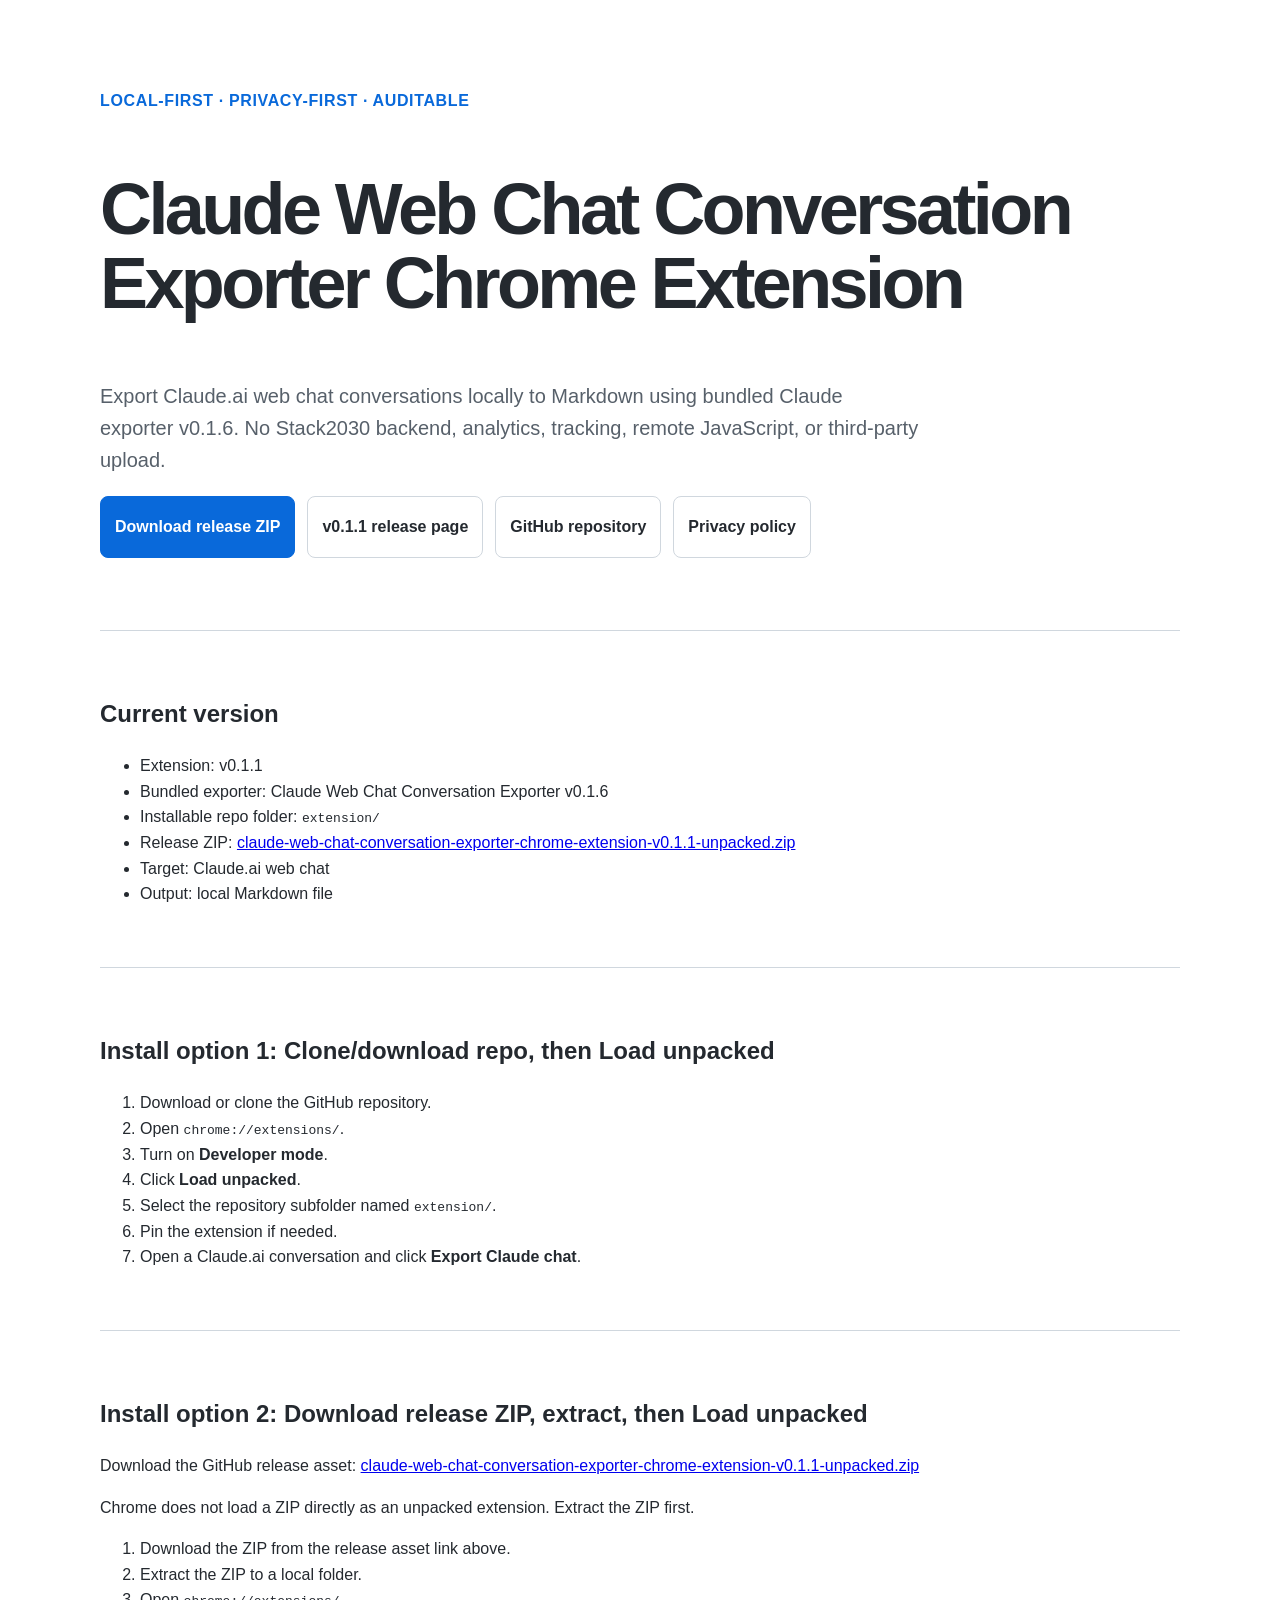
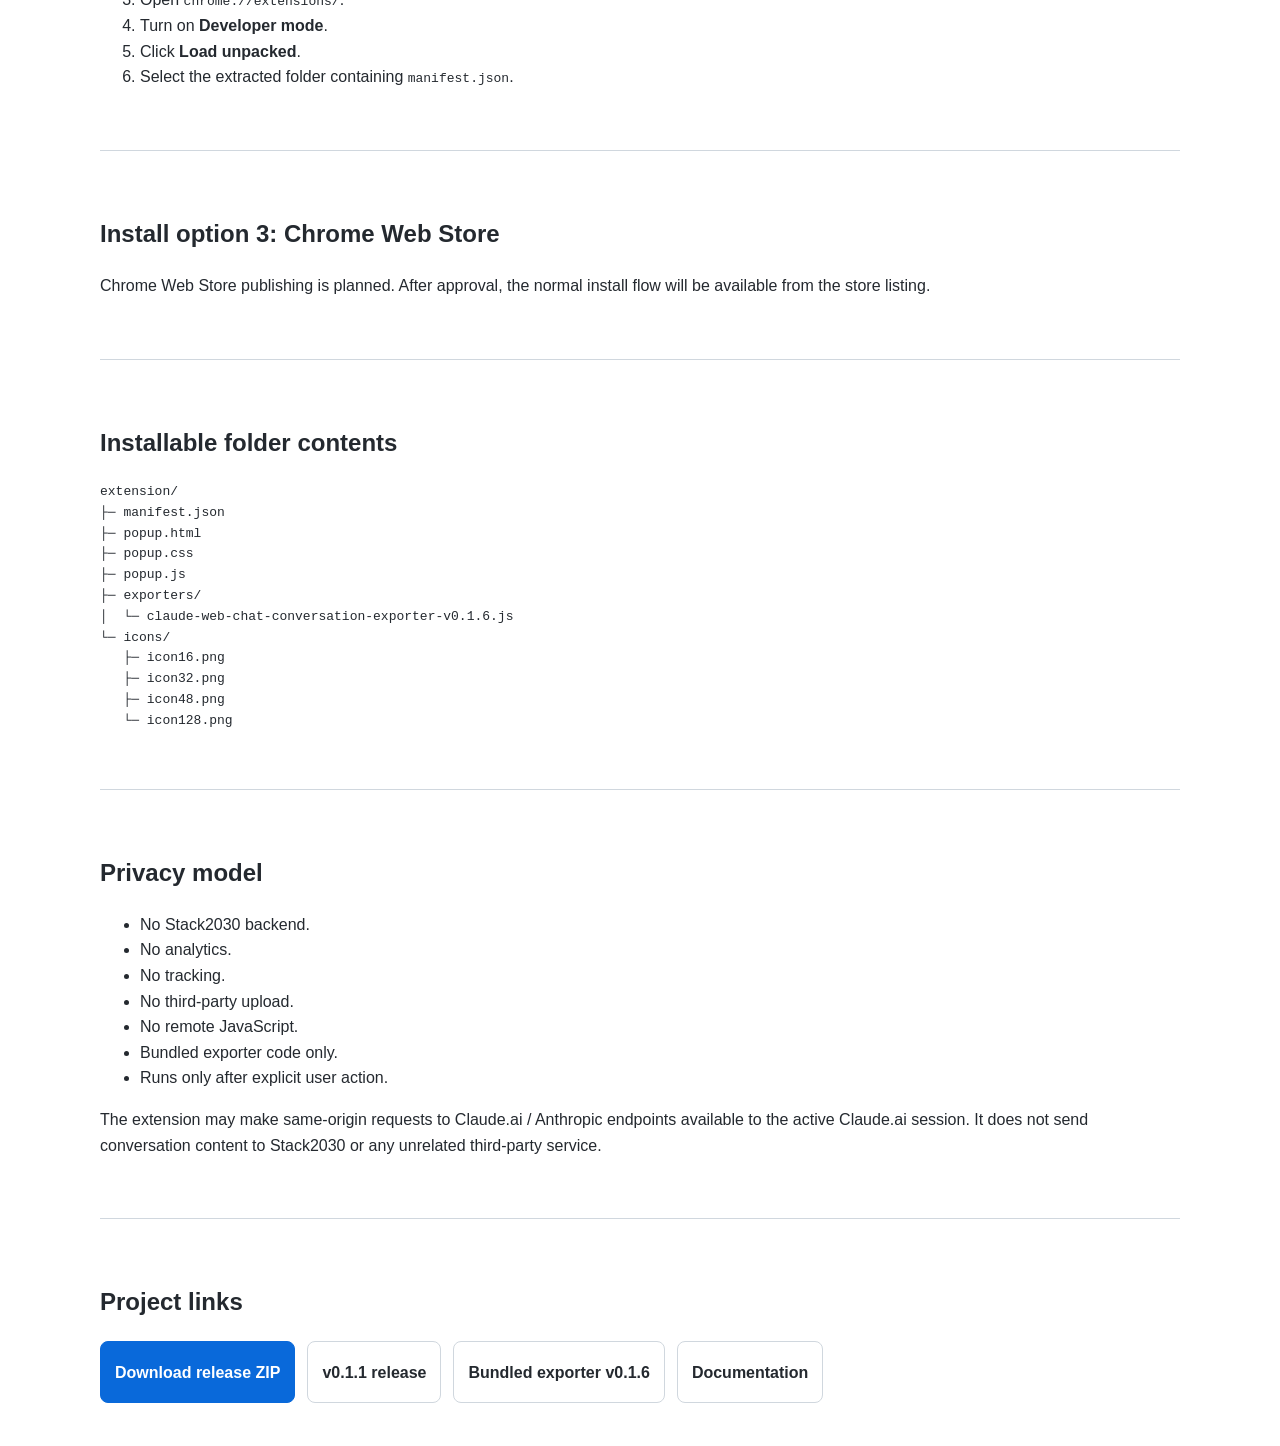
==== commit d9ac4fa8: "docs: link Claude extension release ZIP" ====
--- a/docs/index.html
+++ b/docs/index.html
@@ -28,10 +28,10 @@
       </p>
 
       <div class="cta-row">
-        <a class="button primary" href="https://github.com/stack2030/claude-web-chat-conversation-exporter-chrome-extension">GitHub repository</a>
-        <a class="button" href="https://github.com/stack2030/claude-web-chat-conversation-exporter-chrome-extension/releases/tag/v0.1.1">Download v0.1.1</a>
+        <a class="button primary" href="https://github.com/stack2030/claude-web-chat-conversation-exporter-chrome-extension/releases/download/v0.1.1/claude-web-chat-conversation-exporter-chrome-extension-v0.1.1-unpacked.zip">Download release ZIP</a>
+        <a class="button" href="https://github.com/stack2030/claude-web-chat-conversation-exporter-chrome-extension/releases/tag/v0.1.1">v0.1.1 release page</a>
+        <a class="button" href="https://github.com/stack2030/claude-web-chat-conversation-exporter-chrome-extension">GitHub repository</a>
         <a class="button" href="https://stack2030.github.io/claude-web-chat-conversation-exporter-chrome-extension/privacy.html">Privacy policy</a>
-        <a class="button" href="https://www.linkedin.com/sharing/share-offsite/?url=https%3A%2F%2Fstack2030.github.io%2Fclaude-web-chat-conversation-exporter-chrome-extension%2F" target="_blank" rel="noopener noreferrer">Share on LinkedIn</a>
       </div>
     </section>
 
@@ -42,6 +42,7 @@
         <li>Extension: v0.1.1</li>
         <li>Bundled exporter: Claude Web Chat Conversation Exporter v0.1.6</li>
         <li>Installable repo folder: <code>extension/</code></li>
+        <li>Release ZIP: <a href="https://github.com/stack2030/claude-web-chat-conversation-exporter-chrome-extension/releases/download/v0.1.1/claude-web-chat-conversation-exporter-chrome-extension-v0.1.1-unpacked.zip">claude-web-chat-conversation-exporter-chrome-extension-v0.1.1-unpacked.zip</a></li>
         <li>Target: Claude.ai web chat</li>
         <li>Output: local Markdown file</li>
       </ul>
@@ -65,11 +66,16 @@
       <h2>Install option 2: Download release ZIP, extract, then Load unpacked</h2>
 
       <p>
+        Download the GitHub release asset:
+        <a href="https://github.com/stack2030/claude-web-chat-conversation-exporter-chrome-extension/releases/download/v0.1.1/claude-web-chat-conversation-exporter-chrome-extension-v0.1.1-unpacked.zip">claude-web-chat-conversation-exporter-chrome-extension-v0.1.1-unpacked.zip</a>
+      </p>
+
+      <p>
         Chrome does not load a ZIP directly as an unpacked extension. Extract the ZIP first.
       </p>
 
       <ol>
-        <li>Download <code>claude-web-chat-conversation-exporter-chrome-extension-v0.1.1-unpacked.zip</code> from the release.</li>
+        <li>Download the ZIP from the release asset link above.</li>
         <li>Extract the ZIP to a local folder.</li>
         <li>Open <code>chrome://extensions/</code>.</li>
         <li>Turn on <strong>Developer mode</strong>.</li>
@@ -126,7 +132,7 @@
       <h2>Project links</h2>
 
       <div class="cta-row">
-        <a class="button primary" href="https://github.com/stack2030/claude-web-chat-conversation-exporter-chrome-extension">GitHub repository</a>
+        <a class="button primary" href="https://github.com/stack2030/claude-web-chat-conversation-exporter-chrome-extension/releases/download/v0.1.1/claude-web-chat-conversation-exporter-chrome-extension-v0.1.1-unpacked.zip">Download release ZIP</a>
         <a class="button" href="https://github.com/stack2030/claude-web-chat-conversation-exporter-chrome-extension/releases/tag/v0.1.1">v0.1.1 release</a>
         <a class="button" href="https://github.com/stack2030/claude-web-chat-conversation-exporter/releases/tag/v0.1.6">Bundled exporter v0.1.6</a>
         <a class="button" href="README.md">Documentation</a>
